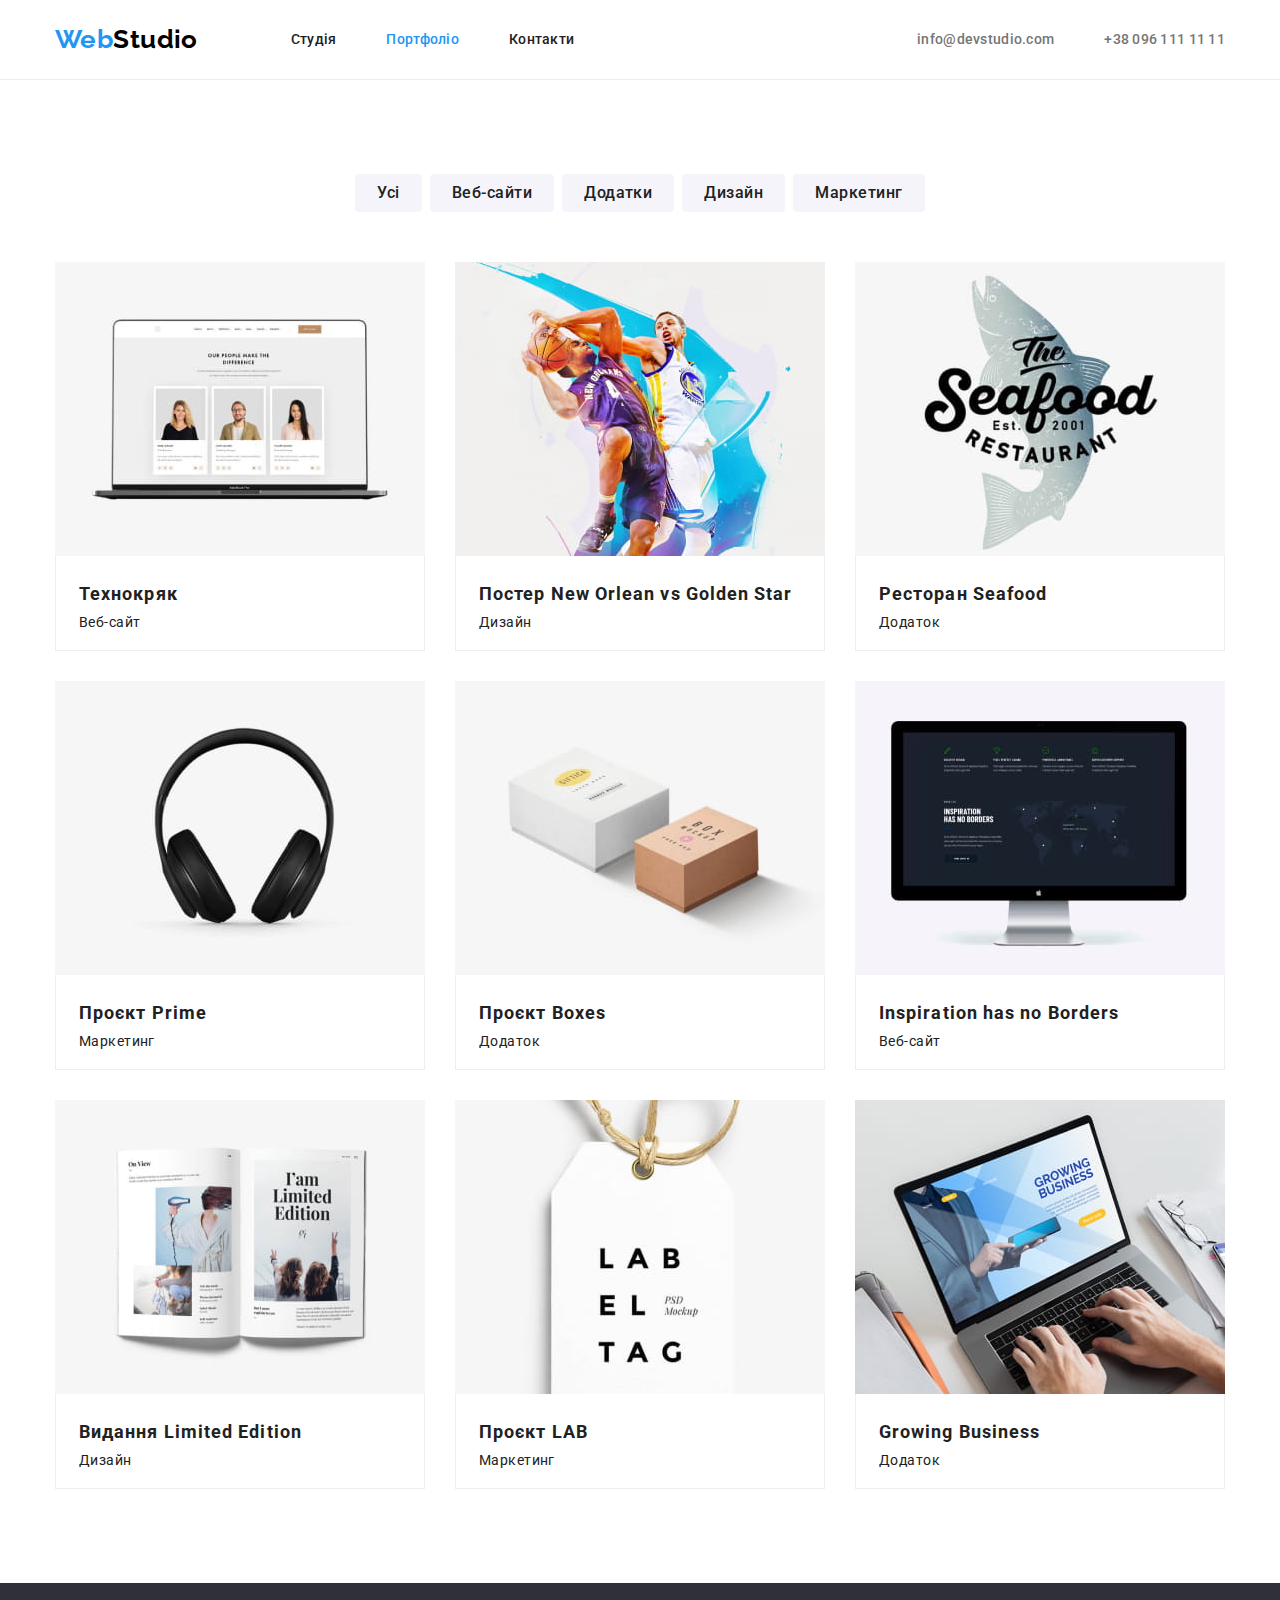
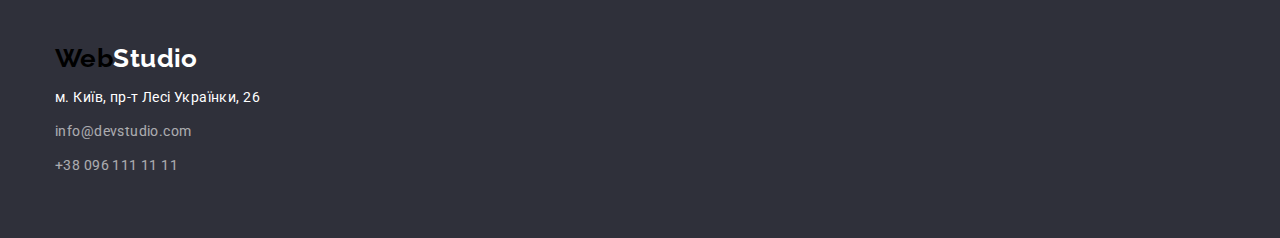
==== portfolio.html @ 53cfd83c "Format all elements" ====
<!DOCTYPE html>
<html lang="uk">
  <head>
    <meta charset="UTF-8" />
    <meta http-equiv="X-UA-Compatible" content="IE=edge" />
    <meta name="viewport" content="width=device-width, initial-scale=1.0" />
    <title>Портфоліо</title>
    <link
      rel="stylesheet"
      href="https://cdnjs.cloudflare.com/ajax/libs/modern-normalize/1.0.0/modern-normalize.min.css"
    />
    <link rel="stylesheet" href="./css/styles.css" />
    <link rel="preconnect" href="https://fonts.googleapis.com" />
    <link rel="preconnect" href="https://fonts.gstatic.com" crossorigin />
    <link
      href="https://fonts.googleapis.com/css2?family=Raleway:wght@700&family=Roboto:wght@400;500;700;900&display=swap"
      rel="stylesheet"
    />
  </head>
  <body>
    <header class="menu-list-border">
      <div class="menu-list-portfolio container">
      <a href="./index.html" class="logo-studio"
          ><span class="logo-web">Web</span>Studio</a
        >
      <nav class="menu-links">
        <ul class="link-nav-list">
          <li>
            <a href="./index.html" class="link-nav">Студія</a>
          </li>
          <li>
            <a href="./portfolio.html" class="link-nav-current">Портфоліо</a>
          </li>
          <li>
            <a href="#" class="link-nav">Контакти</a>
          </li>
        </ul>
      </nav>
      <ul class="site-nav">
          <li>
            <a href="mailto:info@devstudio.com" class="link-contact"
              >info@devstudio.com</a
            >
          </li>
          <li>
            <a href="tel:+380961111111" class="link-contact"
              >+38 096 111 11 11</a
            >
          </li>
      </ul>
    </div>
    </header>
    <main>
      <section class="section container">
        <section>
          <h1 class="portfolio-h1">Портфоліо</h1>
          <ul class="filter-list">
            <li>
              <button type="button" class="filter">Усі</button>
            </li>
            <li>
              <button type="button" class="filter">Веб-сайти</button>
            </li>
            <li>
              <button type="button" class="filter">Додатки</button>
            </li>
            <li>
              <button type="button" class="filter">Дизайн</button>
            </li>
            <li>
              <button type="button" class="filter">Маркетинг</button>
            </li>
          </ul>
        </section>
        <section class="section projects">
        <section class="project">
          <img
            src="./images/port_tehnocryak.jpg"
            width="370"
            height="294"
            alt="Веб-сайт Технокряк"
          />
          <div class="project-info">
          <h2>Технокряк</h2>
          <p>Веб-сайт</p>
        </div>
        </section>
        <section class="project">
          <img
            src="./images/port_new_orlean.jpg"
            width="370"
            height="294"
            alt="Постер New Orlean vs Golden Starк"
          />
          <div class="project-info">
          <h2>Постер New Orlean vs Golden Star</h2>
          <p>Дизайн</p>
          </div>
        </section>
        <section class="project">
          <img
            src="./images/port_seafood.jpg"
            width="370"
            height="294"
            alt="Ресторан Seafood"
          />
          <div class="project-info">
          <h2>Ресторан Seafood</h2>
          <p>Додаток</p>
          </div>
        </section>
        <section class="project">
          <img
            src="./images/port_prime.jpg"
            width="370"
            height="294"
            alt="Проєкт Prime"
          />
          <div class="project-info">
          <h2>Проєкт Prime</h2>
          <p>Маркетинг</p>
          </div>
        </section>
        <section class="project">
          <img
            src="./images/port_boxes.jpg"
            width="370"
            height="294"
            alt="Проєкт Boxes"
          />
          <div class="project-info">
          <h2>Проєкт Boxes</h2>
          <p>Додаток</p>
          </div>
        </section>
        <section class="project">
          <img
            src="./images/port_noborders.jpg"
            width="370"
            height="294"
            alt="Проєкт Inspiration has no Borders"
          />
          <div class="project-info">
          <h2>Inspiration has no Borders</h2>
          <p>Веб-сайт</p>
          </div>
        </section>
        <section class="project">
          <img
            src="./images/port_limited_ed.jpg"
            width="370"
            height="294"
            alt="Видання Limited Edition"
          />
          <div class="project-info">
          <h2>Видання Limited Edition</h2>
          <p>Дизайн</p>
          </div>
        </section>
        <section class="project">
          <img
            src="./images/port_lab.jpg"
            width="370"
            height="294"
            alt="Проєкт LAB"
          />
          <div class="project-info">
          <h2>Проєкт LAB</h2>
          <p>Маркетинг</p>
          </div>
        </section>
        <section class="project">
          <img
            src="./images/port_grow_business.jpg"
            width="370"
            height="294"
            alt="Додаток Growing Business"
          />
          <div class="project-info">
          <h2>Growing Business</h2>
          <p>Додаток</p>
          </div>
        </section>
        </section>
      </section>
    </main>
    <footer>
      <div class="container footer-info">
        <a href="./index.html" class="logo-studio logo-footer">Web<span style="color:white">Studio</span></a>
        <address>
          <p class="footer-item">м. Київ, пр-т Лесі Українки, 26</p>
          <ul>
            <li class="footer-item"><a href="mailto:info@devstudio.com" class="footer-contact">info@devstudio.com</a></li>
           <li><a href="tel:+380961111111" class="footer-contact">+38 096 111 11 11</a></li>
          </ul>
        </address>
      </div>
    </footer>
  </body>
</html>
---- css/styles.css ----
:root {
  --main-color: #fff;
  --blue-color: #2196f3;
  --main-text-color: #212121;
  --text-gray-color: #757575;
  --footer-background: #2f303a;
  --button-background: #f5f4fa;
  --logo-studio-color: #000000;
  --border-menu-navigation: #ececec;
  --border-project-card: #eeeeee;
}

body {
  background-color: var(--main-color);
  font-family: 'Roboto', sans-serif;
  color: var(--main-text-color);
  letter-spacing: 0.03em;
  font-size: 14px;
}

.section {
  padding-top: 94px;
  padding-bottom: 94px;
  display: block;
}

.container {
  width: 1200px;
  padding-left: 15px;
  padding-right: 15px;
  margin-left: auto;
  margin-right: auto;
}

ul {
  list-style-type: none;
  margin: 0;
  padding-top: 0;
  padding-bottom: 0;
  padding-inline-start: 0px;
}

li,
p,
h2 {
  margin: 0;
}

header {
  font-weight: 500;
}

.menu-list {
  display: flex;
  flex-direction: row;
  align-items: center;
  padding-top: 24.5px;
  padding-bottom: 24.5px;
}

.menu-list-portfolio {
  display: flex;
  flex-direction: row;
  align-items: center;
  padding-top: 24px;
  padding-bottom: 24px;
}

.menu-list-border {
  border-bottom: 1px solid var(--border-menu-navigation);
}

.link-nav-list {
  display: inline-flex;
  align-items: center;
  gap: 50px;
  padding: 0px;
  margin-left: 93px;
  justify-items: flex-end;
}

.site-nav {
  display: inline-flex;
  align-items: center;
  gap: 50px;
  padding: 0px;
  margin-left: auto;
}

.logo-studio {
  font-family: 'Raleway', sans-serif;
  font-weight: 700;
  font-size: 26px;
  line-height: 1.2;
  color: var(--logo-studio-color);
  text-decoration: none;
}

.logo-web {
  color: var(--blue-color);
}

.link-nav-current,
.link-nav,
.site-nav {
  line-height: 1.2;
  letter-spacing: 0.02em;
  text-decoration: none;
}

.link-contact {
  color: var(--text-gray-color);
  text-decoration: none;
}

.link-nav {
  color: var(--main-text-color);
}

.link-nav-current,
.link-nav:hover,
.link-nav:focus,
.link-contact:focus,
.link-contact:hover {
  color: var(--blue-color);
}

.link-nav:visited {
  color: var(--main-text-color);
}

.link-nav:visited:hover,
.link-nav:visited:focus {
  color: var(--blue-color);
}

.motto-order-section {
  background-color: var(--footer-background);
  text-align: center;
  padding-top: 200px;
  padding-bottom: 200px;
  padding-right: auto;
  padding-left: auto;
}

.main-h1 {
  font-weight: 900;
  font-size: 44px;
  line-height: 1.36;
  color: var(--main-color);
  text-transform: uppercase;
  letter-spacing: 0.06em;
  margin-top: 0px;
  margin-bottom: 30px;
}

.main-h2,
.portfolio-h1 {
  display: none;
}

.order-service {
  color: var(--main-color);
  font-weight: 700;
  font-size: 16px;
  letter-spacing: 0.06em;
  line-height: 1.875;
  background-color: var(--blue-color);
  border: none;
  border-radius: 4px;
  cursor: pointer;
  transition: 0.25s;
  display: inline;
  align-items: center;
  padding: 10px 32px;
}

.order-service:hover,
.order-service:focus {
  color: var(--blue-color);
  background-color: var(--main-color);
}

.feature-name {
  font-size: 14px;
  font-weight: 700;
  line-height: 1.2;
  text-transform: uppercase;
  margin: 0;
}

.features {
  display: flex;
  align-content: center;
  align-items: flex-start;
  justify-content: center;
  flex-direction: row;
}

.features-item:not(:last-child) {
  margin-right: 30px;
}

.features-info {
  font-size: 14px;
  color: var(--text-gray-color);
  line-height: 1.8;
  margin-bottom: 0;
  margin-top: 10px;
}

.main-section-name {
  text-align: center;
  font-weight: 700;
  font-size: 36px;
  line-height: 1.2;
  padding-bottom: 50px;
}

.what-we-do-section {
  display: flex;
  flex-direction: column;
  padding-top: 0;
}

.img-what-we-do {
  display: inline-flex;
  justify-content: space-between;
  column-gap: 10px;
}

.team-cards-list {
  display: flex;
  flex-direction: row;
  justify-content: space-between;
}

.team-card {
  display: block-flex;
  text-align: center;
  column-gap: 10px;
  background-color: var(--main-color);
  justify-content: center;
  align-items: center;
  box-shadow: 0px 1px 3px rgba(0, 0, 0, 0.12), 0px 1px 1px rgba(0, 0, 0, 0.14),
    0px 2px 1px rgba(0, 0, 0, 0.2);
  border-radius: 0px 0px 4px 4px;
}

.our-team {
  background-color: var(--button-background);
}

.team-info,
.team-card > h3 {
  font-size: 16px;
  line-height: 1.1875;
  align-self: flex-end;
}

.team-card > h3 {
  font-weight: 500;
  margin-top: 30px;
  margin-bottom: 5px;
}

.team-info {
  color: var(--text-gray-color);
  margin-top: 5px;
  margin-bottom: 30px;
}

.filter-list {
  display: flex;
  justify-content: center;
  gap: 8px;
}

.filter {
  cursor: pointer;
  background-color: var(--button-background);
  color: var(--main-text-color);
  font-weight: 500;
  font-size: 16px;
  line-height: 1.625;
  letter-spacing: 0.03em;
  border: 0px;
  border-radius: 4px;
  transition: 0.25s;
  font-family: 'Roboto', sans-serif;
  padding: 6px 22px;
}

.filter:hover,
.filter:focus {
  border: none;
  border-radius: 4px;
  background-color: var(--blue-color);
  color: var(--main-color);
}

.projects {
  padding-top: 50px;
  display: flex;
  flex-wrap: wrap;
  justify-content: space-between;
  gap: 30px;
  padding-bottom: 0px;
}

.project {
  display: flex;
  flex-direction: column;
}

.project-info {
  border-left: 1px solid var(--border-project-card);
  border-right: 1px solid var(--border-project-card);
  border-bottom: 1px solid var(--border-project-card);
  padding: 20px 23px;
}

.project-info > h2 {
  font-weight: 700;
  font-size: 18px;
  line-height: 2;
  letter-spacing: 0.06em;
  padding-bottom: 2px;
}

.project.info > p {
  font-size: 16px;
  color: var(--text-gray-color);
  line-height: 1.875;
  padding-top: 2px;
}

footer {
  background-color: var(--footer-background);
}

.logo-footer {
  width: fit-content;
  margin-bottom: 10px;
}

address {
  color: var(--main-color);
  font-style: normal;
  line-height: 1.8;
  margin-top: 10px;
}

.footer-item {
  margin-bottom: 9px;
}

.footer-info {
  padding-top: 60px;
  padding-bottom: 60px;
}

.footer-contact,
.footer-contact:visited {
  color: var(--main-color);
  opacity: 60%;
  text-decoration: none;
}

.logo-footer .footer-contact:hover,
.footer-contact:focus,
.logo-footer:visited {
  color: var(--blue-color);
  opacity: 100%;
}
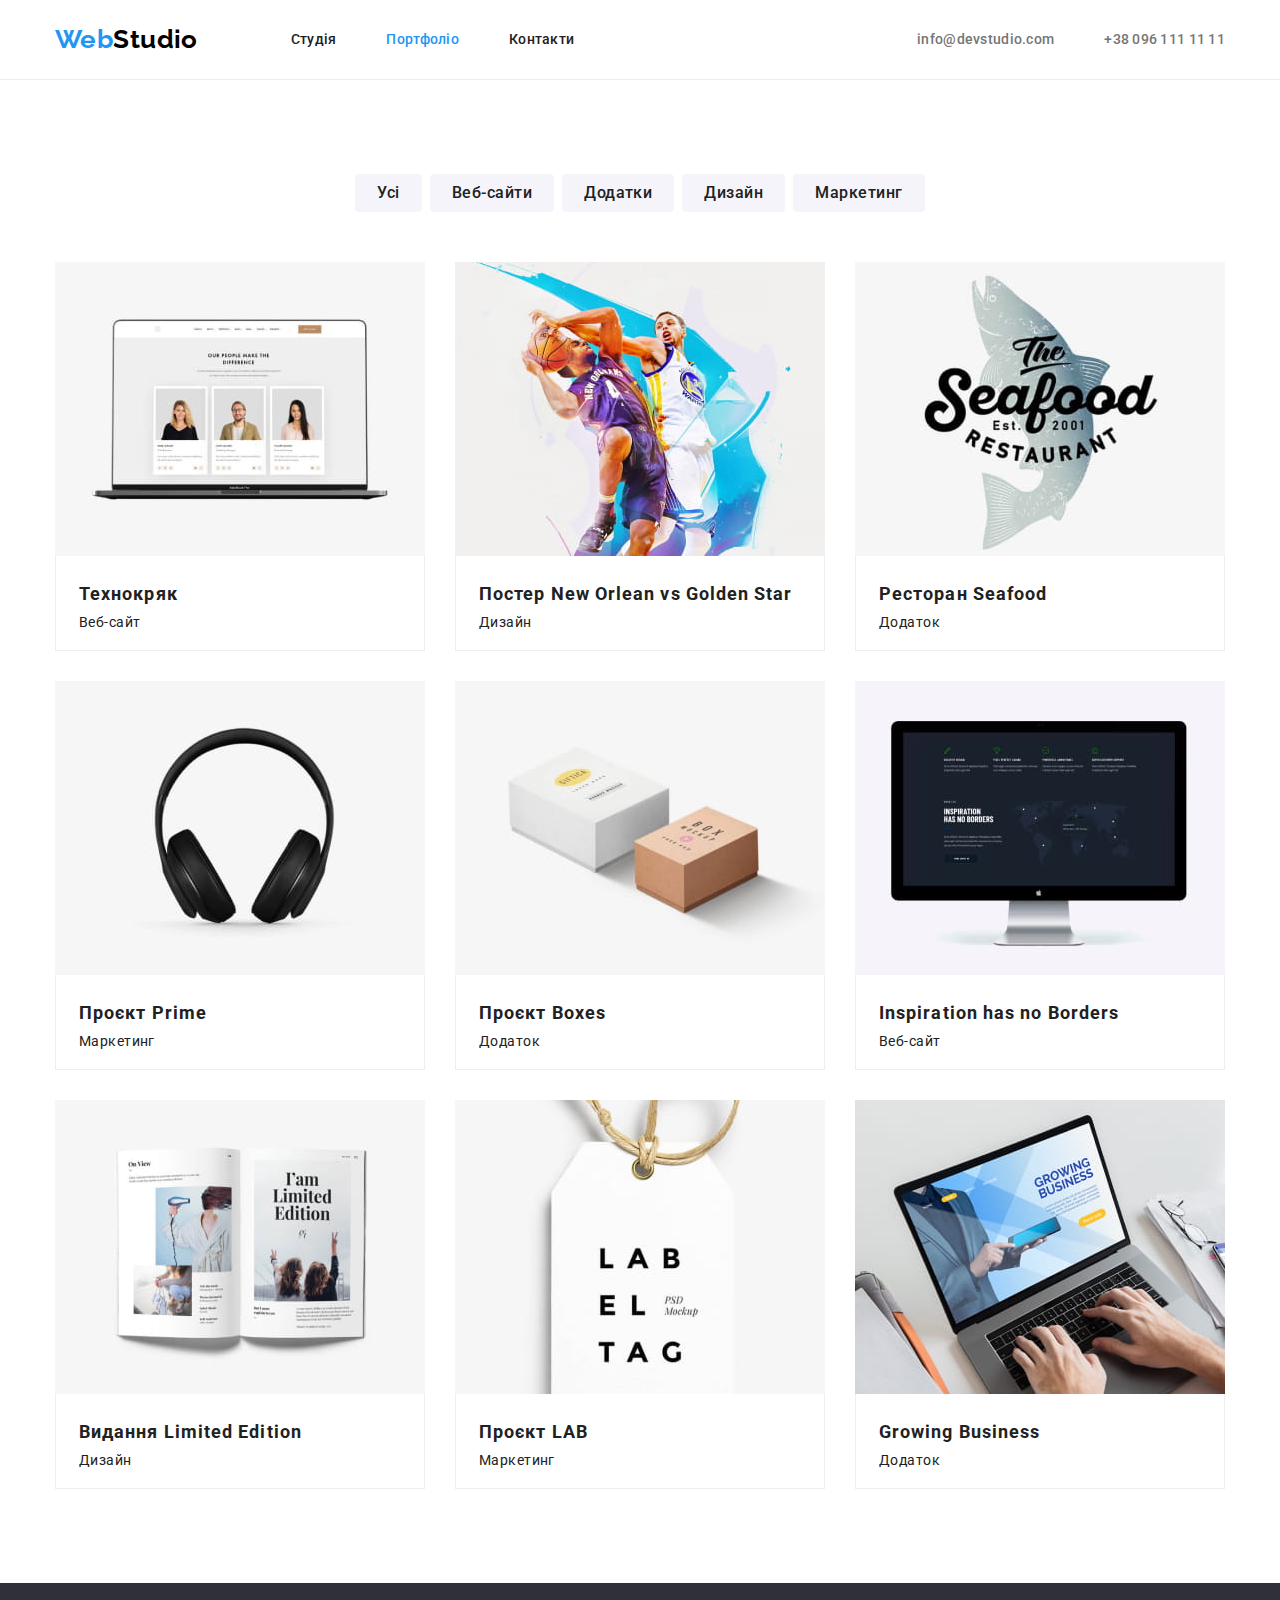
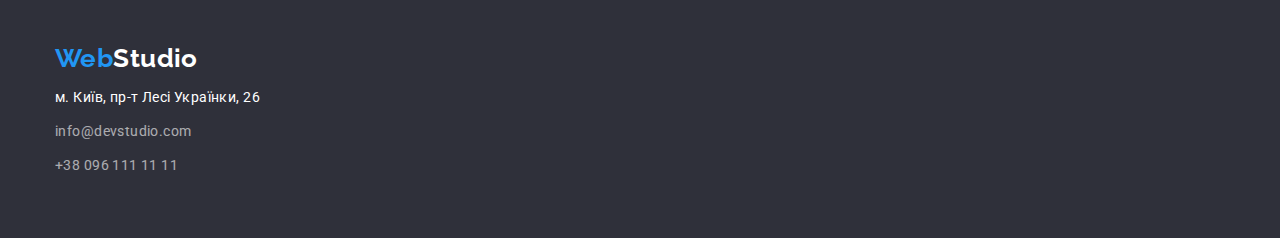
==== commit d240aeb4: "Change colour of logo-footer" ====
--- a/portfolio.html
+++ b/portfolio.html
@@ -20,23 +20,23 @@
   <body>
     <header class="menu-list-border">
       <div class="menu-list-portfolio container">
-      <a href="./index.html" class="logo-studio"
+        <a href="./index.html" class="logo-studio"
           ><span class="logo-web">Web</span>Studio</a
         >
-      <nav class="menu-links">
-        <ul class="link-nav-list">
-          <li>
-            <a href="./index.html" class="link-nav">Студія</a>
-          </li>
-          <li>
-            <a href="./portfolio.html" class="link-nav-current">Портфоліо</a>
-          </li>
-          <li>
-            <a href="#" class="link-nav">Контакти</a>
-          </li>
-        </ul>
-      </nav>
-      <ul class="site-nav">
+        <nav class="menu-links">
+          <ul class="link-nav-list">
+            <li>
+              <a href="./index.html" class="link-nav">Студія</a>
+            </li>
+            <li>
+              <a href="./portfolio.html" class="link-nav-current">Портфоліо</a>
+            </li>
+            <li>
+              <a href="#" class="link-nav">Контакти</a>
+            </li>
+          </ul>
+        </nav>
+        <ul class="site-nav">
           <li>
             <a href="mailto:info@devstudio.com" class="link-contact"
               >info@devstudio.com</a
@@ -47,8 +47,8 @@
               >+38 096 111 11 11</a
             >
           </li>
-      </ul>
-    </div>
+        </ul>
+      </div>
     </header>
     <main>
       <section class="section container">
@@ -73,125 +73,135 @@
           </ul>
         </section>
         <section class="section projects">
-        <section class="project">
-          <img
-            src="./images/port_tehnocryak.jpg"
-            width="370"
-            height="294"
-            alt="Веб-сайт Технокряк"
-          />
-          <div class="project-info">
-          <h2>Технокряк</h2>
-          <p>Веб-сайт</p>
-        </div>
-        </section>
-        <section class="project">
-          <img
-            src="./images/port_new_orlean.jpg"
-            width="370"
-            height="294"
-            alt="Постер New Orlean vs Golden Starк"
-          />
-          <div class="project-info">
-          <h2>Постер New Orlean vs Golden Star</h2>
-          <p>Дизайн</p>
-          </div>
-        </section>
-        <section class="project">
-          <img
-            src="./images/port_seafood.jpg"
-            width="370"
-            height="294"
-            alt="Ресторан Seafood"
-          />
-          <div class="project-info">
-          <h2>Ресторан Seafood</h2>
-          <p>Додаток</p>
-          </div>
-        </section>
-        <section class="project">
-          <img
-            src="./images/port_prime.jpg"
-            width="370"
-            height="294"
-            alt="Проєкт Prime"
-          />
-          <div class="project-info">
-          <h2>Проєкт Prime</h2>
-          <p>Маркетинг</p>
-          </div>
-        </section>
-        <section class="project">
-          <img
-            src="./images/port_boxes.jpg"
-            width="370"
-            height="294"
-            alt="Проєкт Boxes"
-          />
-          <div class="project-info">
-          <h2>Проєкт Boxes</h2>
-          <p>Додаток</p>
-          </div>
-        </section>
-        <section class="project">
-          <img
-            src="./images/port_noborders.jpg"
-            width="370"
-            height="294"
-            alt="Проєкт Inspiration has no Borders"
-          />
-          <div class="project-info">
-          <h2>Inspiration has no Borders</h2>
-          <p>Веб-сайт</p>
-          </div>
-        </section>
-        <section class="project">
-          <img
-            src="./images/port_limited_ed.jpg"
-            width="370"
-            height="294"
-            alt="Видання Limited Edition"
-          />
-          <div class="project-info">
-          <h2>Видання Limited Edition</h2>
-          <p>Дизайн</p>
-          </div>
-        </section>
-        <section class="project">
-          <img
-            src="./images/port_lab.jpg"
-            width="370"
-            height="294"
-            alt="Проєкт LAB"
-          />
-          <div class="project-info">
-          <h2>Проєкт LAB</h2>
-          <p>Маркетинг</p>
-          </div>
-        </section>
-        <section class="project">
-          <img
-            src="./images/port_grow_business.jpg"
-            width="370"
-            height="294"
-            alt="Додаток Growing Business"
-          />
-          <div class="project-info">
-          <h2>Growing Business</h2>
-          <p>Додаток</p>
-          </div>
-        </section>
+          <section class="project">
+            <img
+              src="./images/port_tehnocryak.jpg"
+              width="370"
+              height="294"
+              alt="Веб-сайт Технокряк"
+            />
+            <div class="project-info">
+              <h2>Технокряк</h2>
+              <p>Веб-сайт</p>
+            </div>
+          </section>
+          <section class="project">
+            <img
+              src="./images/port_new_orlean.jpg"
+              width="370"
+              height="294"
+              alt="Постер New Orlean vs Golden Starк"
+            />
+            <div class="project-info">
+              <h2>Постер New Orlean vs Golden Star</h2>
+              <p>Дизайн</p>
+            </div>
+          </section>
+          <section class="project">
+            <img
+              src="./images/port_seafood.jpg"
+              width="370"
+              height="294"
+              alt="Ресторан Seafood"
+            />
+            <div class="project-info">
+              <h2>Ресторан Seafood</h2>
+              <p>Додаток</p>
+            </div>
+          </section>
+          <section class="project">
+            <img
+              src="./images/port_prime.jpg"
+              width="370"
+              height="294"
+              alt="Проєкт Prime"
+            />
+            <div class="project-info">
+              <h2>Проєкт Prime</h2>
+              <p>Маркетинг</p>
+            </div>
+          </section>
+          <section class="project">
+            <img
+              src="./images/port_boxes.jpg"
+              width="370"
+              height="294"
+              alt="Проєкт Boxes"
+            />
+            <div class="project-info">
+              <h2>Проєкт Boxes</h2>
+              <p>Додаток</p>
+            </div>
+          </section>
+          <section class="project">
+            <img
+              src="./images/port_noborders.jpg"
+              width="370"
+              height="294"
+              alt="Проєкт Inspiration has no Borders"
+            />
+            <div class="project-info">
+              <h2>Inspiration has no Borders</h2>
+              <p>Веб-сайт</p>
+            </div>
+          </section>
+          <section class="project">
+            <img
+              src="./images/port_limited_ed.jpg"
+              width="370"
+              height="294"
+              alt="Видання Limited Edition"
+            />
+            <div class="project-info">
+              <h2>Видання Limited Edition</h2>
+              <p>Дизайн</p>
+            </div>
+          </section>
+          <section class="project">
+            <img
+              src="./images/port_lab.jpg"
+              width="370"
+              height="294"
+              alt="Проєкт LAB"
+            />
+            <div class="project-info">
+              <h2>Проєкт LAB</h2>
+              <p>Маркетинг</p>
+            </div>
+          </section>
+          <section class="project">
+            <img
+              src="./images/port_grow_business.jpg"
+              width="370"
+              height="294"
+              alt="Додаток Growing Business"
+            />
+            <div class="project-info">
+              <h2>Growing Business</h2>
+              <p>Додаток</p>
+            </div>
+          </section>
         </section>
       </section>
     </main>
     <footer>
       <div class="container footer-info">
-        <a href="./index.html" class="logo-studio logo-footer">Web<span style="color:white">Studio</span></a>
+        <a href="./index.html" class="logo-studio logo-footer"
+          >Web<span style="color: white">Studio</span></a
+        >
         <address>
           <p class="footer-item">м. Київ, пр-т Лесі Українки, 26</p>
           <ul>
-            <li class="footer-item"><a href="mailto:info@devstudio.com" class="footer-contact">info@devstudio.com</a></li>
-           <li><a href="tel:+380961111111" class="footer-contact">+38 096 111 11 11</a></li>
+            <li class="footer-item">
+              <a href="mailto:info@devstudio.com" class="footer-contact"
+                >info@devstudio.com</a
+              >
+            </li>
+            <li>
+              <a href="tel:+380961111111" class="footer-contact"
+                >+38 096 111 11 11</a
+              >
+            </li>
           </ul>
         </address>
       </div>
--- a/css/styles.css
+++ b/css/styles.css
@@ -367,7 +367,8 @@
   text-decoration: none;
 }
 
-.logo-footer .footer-contact:hover,
+.logo-footer,
+.footer-contact:hover,
 .footer-contact:focus,
 .logo-footer:visited {
   color: var(--blue-color);
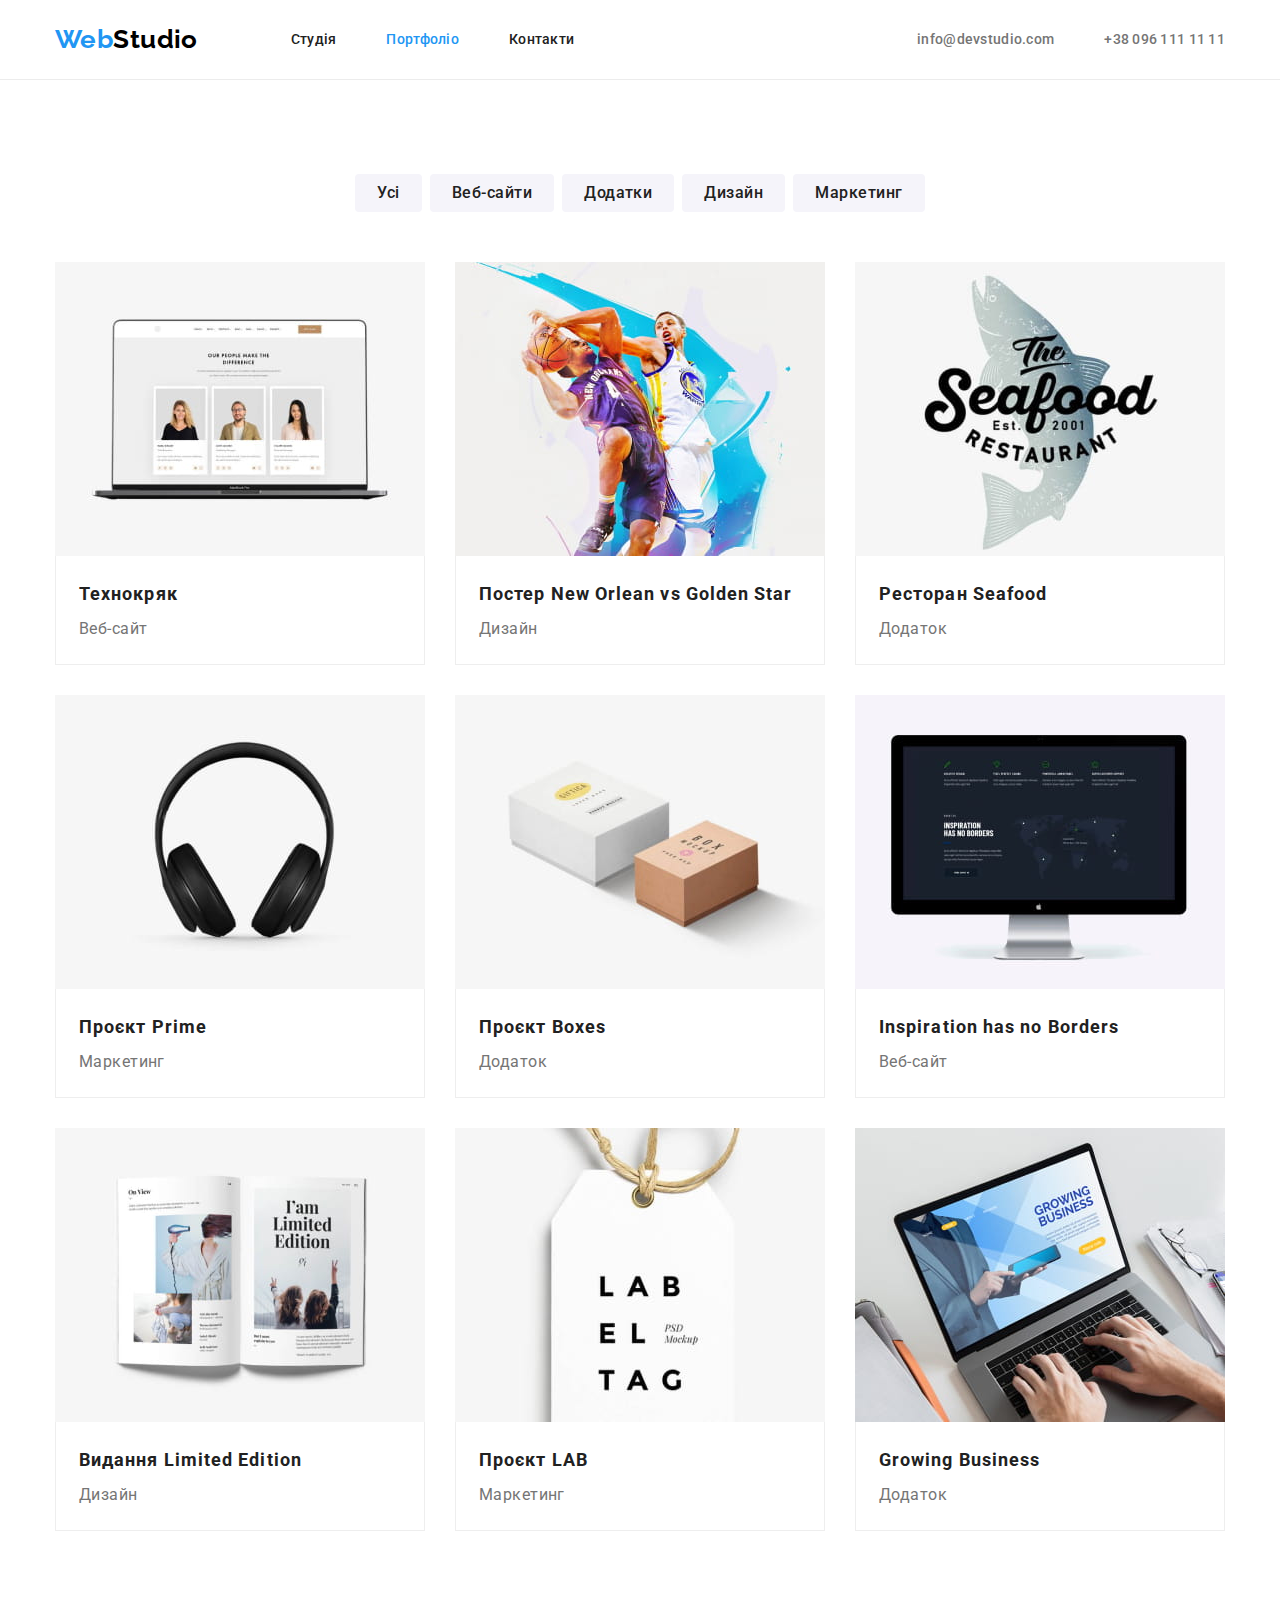
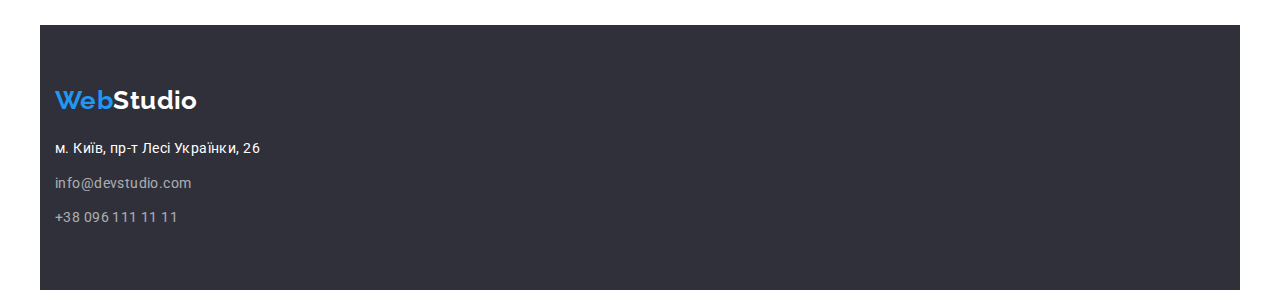
==== commit 8fa54a10: "Edit with mentor's comments" ====
--- a/portfolio.html
+++ b/portfolio.html
@@ -19,7 +19,7 @@
   </head>
   <body>
     <header class="menu-list-border">
-      <div class="menu-list-portfolio container">
+      <div class="container menu-list-portfolio">
         <a href="./index.html" class="logo-studio"
           ><span class="logo-web">Web</span>Studio</a
         >
@@ -51,29 +51,27 @@
       </div>
     </header>
     <main>
-      <section class="section container">
-        <section>
-          <h1 class="portfolio-h1">Портфоліо</h1>
-          <ul class="filter-list">
-            <li>
-              <button type="button" class="filter">Усі</button>
-            </li>
-            <li>
-              <button type="button" class="filter">Веб-сайти</button>
-            </li>
-            <li>
-              <button type="button" class="filter">Додатки</button>
-            </li>
-            <li>
-              <button type="button" class="filter">Дизайн</button>
-            </li>
-            <li>
-              <button type="button" class="filter">Маркетинг</button>
-            </li>
-          </ul>
-        </section>
-        <section class="section projects">
-          <section class="project">
+      <div class="container">
+        <h1 class="portfolio-h1">Портфоліо</h1>
+        <ul class="section filter-list">
+          <li>
+            <button type="button" class="filter">Усі</button>
+          </li>
+          <li>
+            <button type="button" class="filter">Веб-сайти</button>
+          </li>
+          <li>
+            <button type="button" class="filter">Додатки</button>
+          </li>
+          <li>
+            <button type="button" class="filter">Дизайн</button>
+          </li>
+          <li>
+            <button type="button" class="filter">Маркетинг</button>
+          </li>
+        </ul>
+        <ul class="section projects">
+          <li class="project">
             <img
               src="./images/port_tehnocryak.jpg"
               width="370"
@@ -81,11 +79,11 @@
               alt="Веб-сайт Технокряк"
             />
             <div class="project-info">
-              <h2>Технокряк</h2>
-              <p>Веб-сайт</p>
-            </div>
-          </section>
-          <section class="project">
+              <h2 class="project-name">Технокряк</h2>
+              <p class="project-type">Веб-сайт</p>
+            </div>
+          </li>
+          <li class="project">
             <img
               src="./images/port_new_orlean.jpg"
               width="370"
@@ -93,11 +91,13 @@
               alt="Постер New Orlean vs Golden Starк"
             />
             <div class="project-info">
-              <h2>Постер New Orlean vs Golden Star</h2>
-              <p>Дизайн</p>
-            </div>
-          </section>
-          <section class="project">
+              <h2 class="project-name" class="project-name">
+                Постер New Orlean vs Golden Star
+              </h2>
+              <p class="project-type">Дизайн</p>
+            </div>
+          </li>
+          <li class="project">
             <img
               src="./images/port_seafood.jpg"
               width="370"
@@ -105,11 +105,11 @@
               alt="Ресторан Seafood"
             />
             <div class="project-info">
-              <h2>Ресторан Seafood</h2>
-              <p>Додаток</p>
-            </div>
-          </section>
-          <section class="project">
+              <h2 class="project-name">Ресторан Seafood</h2>
+              <p class="project-type">Додаток</p>
+            </div>
+          </li>
+          <li class="project">
             <img
               src="./images/port_prime.jpg"
               width="370"
@@ -117,11 +117,11 @@
               alt="Проєкт Prime"
             />
             <div class="project-info">
-              <h2>Проєкт Prime</h2>
-              <p>Маркетинг</p>
-            </div>
-          </section>
-          <section class="project">
+              <h2 class="project-name">Проєкт Prime</h2>
+              <p class="project-type">Маркетинг</p>
+            </div>
+          </li>
+          <li class="project">
             <img
               src="./images/port_boxes.jpg"
               width="370"
@@ -129,11 +129,11 @@
               alt="Проєкт Boxes"
             />
             <div class="project-info">
-              <h2>Проєкт Boxes</h2>
-              <p>Додаток</p>
-            </div>
-          </section>
-          <section class="project">
+              <h2 class="project-name">Проєкт Boxes</h2>
+              <p class="project-type">Додаток</p>
+            </div>
+          </li>
+          <li class="project">
             <img
               src="./images/port_noborders.jpg"
               width="370"
@@ -141,11 +141,11 @@
               alt="Проєкт Inspiration has no Borders"
             />
             <div class="project-info">
-              <h2>Inspiration has no Borders</h2>
-              <p>Веб-сайт</p>
-            </div>
-          </section>
-          <section class="project">
+              <h2 class="project-name">Inspiration has no Borders</h2>
+              <p class="project-type">Веб-сайт</p>
+            </div>
+          </li>
+          <li class="project">
             <img
               src="./images/port_limited_ed.jpg"
               width="370"
@@ -153,11 +153,11 @@
               alt="Видання Limited Edition"
             />
             <div class="project-info">
-              <h2>Видання Limited Edition</h2>
-              <p>Дизайн</p>
-            </div>
-          </section>
-          <section class="project">
+              <h2 class="project-name">Видання Limited Edition</h2>
+              <p class="project-type">Дизайн</p>
+            </div>
+          </li>
+          <li class="project">
             <img
               src="./images/port_lab.jpg"
               width="370"
@@ -165,11 +165,11 @@
               alt="Проєкт LAB"
             />
             <div class="project-info">
-              <h2>Проєкт LAB</h2>
-              <p>Маркетинг</p>
-            </div>
-          </section>
-          <section class="project">
+              <h2 class="project-name">Проєкт LAB</h2>
+              <p class="project-type">Маркетинг</p>
+            </div>
+          </li>
+          <li class="project">
             <img
               src="./images/port_grow_business.jpg"
               width="370"
@@ -177,34 +177,32 @@
               alt="Додаток Growing Business"
             />
             <div class="project-info">
-              <h2>Growing Business</h2>
-              <p>Додаток</p>
-            </div>
-          </section>
-        </section>
-      </section>
+              <h2 class="project-name">Growing Business</h2>
+              <p class="project-type">Додаток</p>
+            </div>
+          </li>
+        </ul>
+      </div>
     </main>
-    <footer>
-      <div class="container footer-info">
-        <a href="./index.html" class="logo-studio logo-footer"
-          >Web<span style="color: white">Studio</span></a
-        >
-        <address>
-          <p class="footer-item">м. Київ, пр-т Лесі Українки, 26</p>
-          <ul>
-            <li class="footer-item">
-              <a href="mailto:info@devstudio.com" class="footer-contact"
-                >info@devstudio.com</a
-              >
-            </li>
-            <li>
-              <a href="tel:+380961111111" class="footer-contact"
-                >+38 096 111 11 11</a
-              >
-            </li>
-          </ul>
-        </address>
-      </div>
+    <footer class="container">
+      <a href="./index.html" class="logo-studio logo-footer"
+        >Web<span style="color: white">Studio</span></a
+      >
+      <address>
+        <p class="footer-item">м. Київ, пр-т Лесі Українки, 26</p>
+        <ul>
+          <li class="footer-item">
+            <a href="mailto:info@devstudio.com" class="footer-contact"
+              >info@devstudio.com</a
+            >
+          </li>
+          <li>
+            <a href="tel:+380961111111" class="footer-contact"
+              >+38 096 111 11 11</a
+            >
+          </li>
+        </ul>
+      </address>
     </footer>
   </body>
 </html>
--- a/css/styles.css
+++ b/css/styles.css
@@ -42,8 +42,15 @@
 
 li,
 p,
-h2 {
+h2,
+h3 {
   margin: 0;
+}
+
+img {
+  display: block;
+  max-width: 100%;
+  height: auto;
 }
 
 header {
@@ -156,7 +163,16 @@
 
 .main-h2,
 .portfolio-h1 {
-  display: none;
+  position: absolute;
+  width: 1px;
+  height: 1px;
+  margin: -1px;
+  border: 0;
+  padding: 0;
+  white-space: nowrap;
+  clip-path: inset(100%);
+  clip: rect(0 0 0 0);
+  overflow: hidden;
 }
 
 .order-service {
@@ -214,7 +230,7 @@
   font-weight: 700;
   font-size: 36px;
   line-height: 1.2;
-  padding-bottom: 50px;
+  margin-bottom: 50px;
 }
 
 .what-we-do-section {
@@ -252,28 +268,32 @@
 }
 
 .team-info,
-.team-card > h3 {
+.team-name {
   font-size: 16px;
   line-height: 1.1875;
   align-self: flex-end;
 }
 
-.team-card > h3 {
+.team-card-info {
+  padding-top: 30px;
+  padding-bottom: 30px;
+}
+
+.team-name {
   font-weight: 500;
-  margin-top: 30px;
   margin-bottom: 5px;
 }
 
 .team-info {
   color: var(--text-gray-color);
   margin-top: 5px;
-  margin-bottom: 30px;
 }
 
 .filter-list {
   display: flex;
   justify-content: center;
   gap: 8px;
+  padding-bottom: 0;
 }
 
 .filter {
@@ -300,12 +320,12 @@
 }
 
 .projects {
-  padding-top: 50px;
+  margin-top: 50px;
   display: flex;
   flex-wrap: wrap;
   justify-content: space-between;
   gap: 30px;
-  padding-bottom: 0px;
+  padding-top: 0;
 }
 
 .project {
@@ -320,23 +340,25 @@
   padding: 20px 23px;
 }
 
-.project-info > h2 {
+.project-name {
   font-weight: 700;
   font-size: 18px;
   line-height: 2;
   letter-spacing: 0.06em;
-  padding-bottom: 2px;
-}
-
-.project.info > p {
+  margin-bottom: 2px;
+}
+
+.project-type {
   font-size: 16px;
   color: var(--text-gray-color);
   line-height: 1.875;
-  padding-top: 2px;
+  margin-top: 2px;
 }
 
 footer {
   background-color: var(--footer-background);
+  padding-top: 60px;
+  padding-bottom: 60px;
 }
 
 .logo-footer {
@@ -348,16 +370,11 @@
   color: var(--main-color);
   font-style: normal;
   line-height: 1.8;
-  margin-top: 10px;
+  margin-top: 20px;
 }
 
 .footer-item {
   margin-bottom: 9px;
-}
-
-.footer-info {
-  padding-top: 60px;
-  padding-bottom: 60px;
 }
 
 .footer-contact,
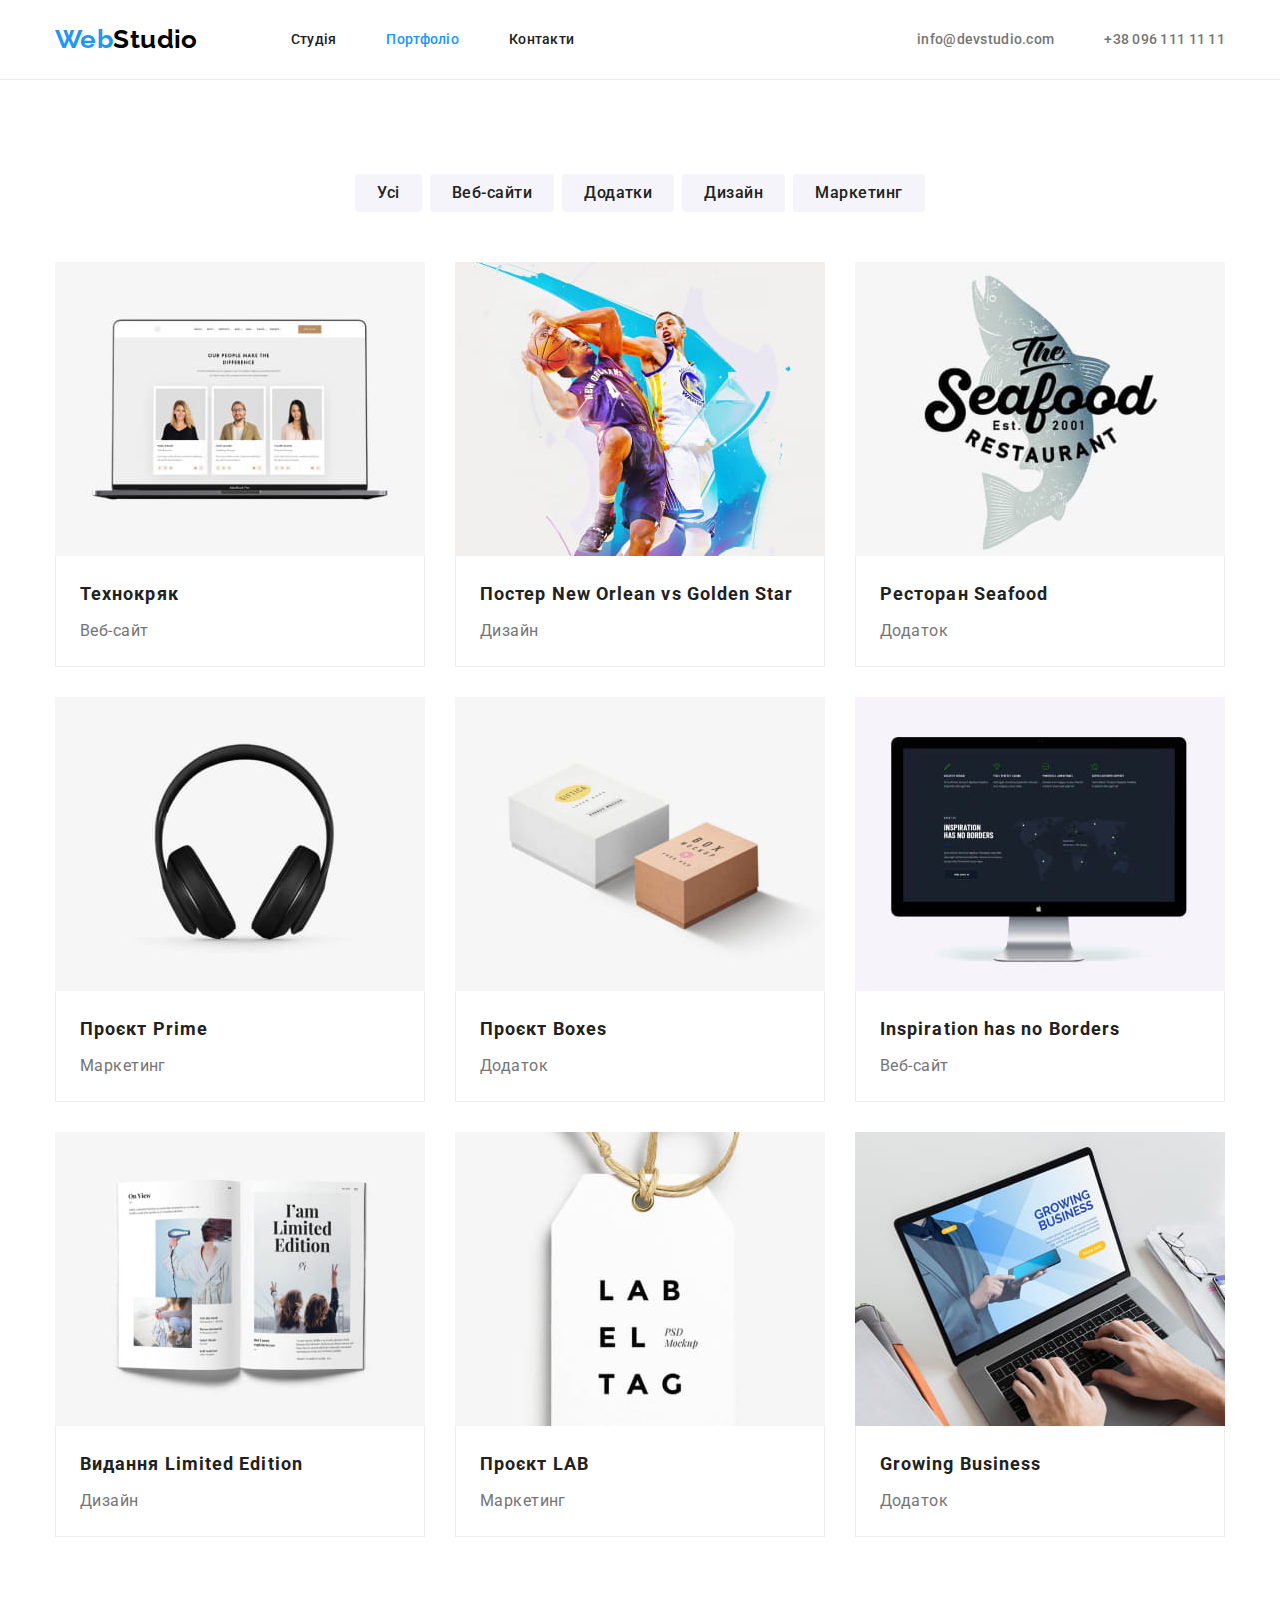
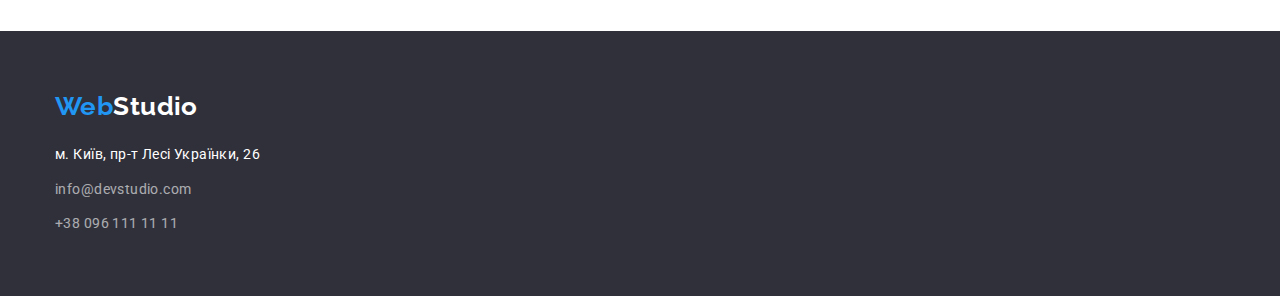
==== commit dd0251c5: "Implement mentor's comments v.1.2" ====
--- a/portfolio.html
+++ b/portfolio.html
@@ -20,30 +20,32 @@
   <body>
     <header class="menu-list-border">
       <div class="container menu-list-portfolio">
-        <a href="./index.html" class="logo-studio"
-          ><span class="logo-web">Web</span>Studio</a
+        <a href="./index.html" class="link logo-studio"
+          ><span class="link logo-web">Web</span>Studio</a
         >
         <nav class="menu-links">
-          <ul class="link-nav-list">
-            <li>
-              <a href="./index.html" class="link-nav">Студія</a>
-            </li>
-            <li>
-              <a href="./portfolio.html" class="link-nav-current">Портфоліо</a>
-            </li>
-            <li>
-              <a href="#" class="link-nav">Контакти</a>
+          <ul class="list link-nav-list">
+            <li>
+              <a href="./index.html" class="link link-nav">Студія</a>
+            </li>
+            <li>
+              <a href="./portfolio.html" class="link link-nav-current"
+                >Портфоліо</a
+              >
+            </li>
+            <li>
+              <a href="#" class="link link-nav">Контакти</a>
             </li>
           </ul>
         </nav>
-        <ul class="site-nav">
+        <ul class="list site-nav">
           <li>
-            <a href="mailto:info@devstudio.com" class="link-contact"
+            <a href="mailto:info@devstudio.com" class="link link-contact"
               >info@devstudio.com</a
             >
           </li>
           <li>
-            <a href="tel:+380961111111" class="link-contact"
+            <a href="tel:+380961111111" class="link link-contact"
               >+38 096 111 11 11</a
             >
           </li>
@@ -51,158 +53,168 @@
       </div>
     </header>
     <main>
+      <section class="section">
+        <div class="container">
+          <h1 class="portfolio-h1">Портфоліо</h1>
+          <ul class="list filter-list">
+            <li>
+              <button type="button" class="filter">Усі</button>
+            </li>
+            <li>
+              <button type="button" class="filter">Веб-сайти</button>
+            </li>
+            <li>
+              <button type="button" class="filter">Додатки</button>
+            </li>
+            <li>
+              <button type="button" class="filter">Дизайн</button>
+            </li>
+            <li>
+              <button type="button" class="filter">Маркетинг</button>
+            </li>
+          </ul>
+          <ul class="list projects">
+            <li>
+              <img
+                src="./images/port_tehnocryak.jpg"
+                width="370"
+                height="294"
+                alt="Веб-сайт Технокряк"
+              />
+              <div class="project-info">
+                <h2 class="project-name">Технокряк</h2>
+                <p class="project-type">Веб-сайт</p>
+              </div>
+            </li>
+            <li>
+              <img
+                src="./images/port_new_orlean.jpg"
+                width="370"
+                height="294"
+                alt="Постер New Orlean vs Golden Starк"
+              />
+              <div class="project-info">
+                <h2 class="project-name" class="project-name">
+                  Постер New Orlean vs Golden Star
+                </h2>
+                <p class="project-type">Дизайн</p>
+              </div>
+            </li>
+            <li>
+              <img
+                src="./images/port_seafood.jpg"
+                width="370"
+                height="294"
+                alt="Ресторан Seafood"
+              />
+              <div class="project-info">
+                <h2 class="project-name">Ресторан Seafood</h2>
+                <p class="project-type">Додаток</p>
+              </div>
+            </li>
+            <li>
+              <img
+                src="./images/port_prime.jpg"
+                width="370"
+                height="294"
+                alt="Проєкт Prime"
+              />
+              <div class="project-info">
+                <h2 class="project-name">Проєкт Prime</h2>
+                <p class="project-type">Маркетинг</p>
+              </div>
+            </li>
+            <li>
+              <img
+                src="./images/port_boxes.jpg"
+                width="370"
+                height="294"
+                alt="Проєкт Boxes"
+              />
+              <div class="project-info">
+                <h2 class="project-name">Проєкт Boxes</h2>
+                <p class="project-type">Додаток</p>
+              </div>
+            </li>
+            <li>
+              <img
+                src="./images/port_noborders.jpg"
+                width="370"
+                height="294"
+                alt="Проєкт Inspiration has no Borders"
+              />
+              <div class="project-info">
+                <h2 class="project-name">Inspiration has no Borders</h2>
+                <p class="project-type">Веб-сайт</p>
+              </div>
+            </li>
+            <li>
+              <img
+                src="./images/port_limited_ed.jpg"
+                width="370"
+                height="294"
+                alt="Видання Limited Edition"
+              />
+              <div class="project-info">
+                <h2 class="project-name">Видання Limited Edition</h2>
+                <p class="project-type">Дизайн</p>
+              </div>
+            </li>
+            <li>
+              <img
+                src="./images/port_lab.jpg"
+                width="370"
+                height="294"
+                alt="Проєкт LAB"
+              />
+              <div class="project-info">
+                <h2 class="project-name">Проєкт LAB</h2>
+                <p class="project-type">Маркетинг</p>
+              </div>
+            </li>
+            <li>
+              <img
+                src="./images/port_grow_business.jpg"
+                width="370"
+                height="294"
+                alt="Додаток Growing Business"
+              />
+              <div class="project-info">
+                <h2 class="project-name">Growing Business</h2>
+                <p class="project-type">Додаток</p>
+              </div>
+            </li>
+          </ul>
+        </div>
+      </section>
+    </main>
+    <footer>
       <div class="container">
-        <h1 class="portfolio-h1">Портфоліо</h1>
-        <ul class="section filter-list">
-          <li>
-            <button type="button" class="filter">Усі</button>
-          </li>
-          <li>
-            <button type="button" class="filter">Веб-сайти</button>
-          </li>
-          <li>
-            <button type="button" class="filter">Додатки</button>
-          </li>
-          <li>
-            <button type="button" class="filter">Дизайн</button>
-          </li>
-          <li>
-            <button type="button" class="filter">Маркетинг</button>
-          </li>
-        </ul>
-        <ul class="section projects">
-          <li class="project">
-            <img
-              src="./images/port_tehnocryak.jpg"
-              width="370"
-              height="294"
-              alt="Веб-сайт Технокряк"
-            />
-            <div class="project-info">
-              <h2 class="project-name">Технокряк</h2>
-              <p class="project-type">Веб-сайт</p>
-            </div>
-          </li>
-          <li class="project">
-            <img
-              src="./images/port_new_orlean.jpg"
-              width="370"
-              height="294"
-              alt="Постер New Orlean vs Golden Starк"
-            />
-            <div class="project-info">
-              <h2 class="project-name" class="project-name">
-                Постер New Orlean vs Golden Star
-              </h2>
-              <p class="project-type">Дизайн</p>
-            </div>
-          </li>
-          <li class="project">
-            <img
-              src="./images/port_seafood.jpg"
-              width="370"
-              height="294"
-              alt="Ресторан Seafood"
-            />
-            <div class="project-info">
-              <h2 class="project-name">Ресторан Seafood</h2>
-              <p class="project-type">Додаток</p>
-            </div>
-          </li>
-          <li class="project">
-            <img
-              src="./images/port_prime.jpg"
-              width="370"
-              height="294"
-              alt="Проєкт Prime"
-            />
-            <div class="project-info">
-              <h2 class="project-name">Проєкт Prime</h2>
-              <p class="project-type">Маркетинг</p>
-            </div>
-          </li>
-          <li class="project">
-            <img
-              src="./images/port_boxes.jpg"
-              width="370"
-              height="294"
-              alt="Проєкт Boxes"
-            />
-            <div class="project-info">
-              <h2 class="project-name">Проєкт Boxes</h2>
-              <p class="project-type">Додаток</p>
-            </div>
-          </li>
-          <li class="project">
-            <img
-              src="./images/port_noborders.jpg"
-              width="370"
-              height="294"
-              alt="Проєкт Inspiration has no Borders"
-            />
-            <div class="project-info">
-              <h2 class="project-name">Inspiration has no Borders</h2>
-              <p class="project-type">Веб-сайт</p>
-            </div>
-          </li>
-          <li class="project">
-            <img
-              src="./images/port_limited_ed.jpg"
-              width="370"
-              height="294"
-              alt="Видання Limited Edition"
-            />
-            <div class="project-info">
-              <h2 class="project-name">Видання Limited Edition</h2>
-              <p class="project-type">Дизайн</p>
-            </div>
-          </li>
-          <li class="project">
-            <img
-              src="./images/port_lab.jpg"
-              width="370"
-              height="294"
-              alt="Проєкт LAB"
-            />
-            <div class="project-info">
-              <h2 class="project-name">Проєкт LAB</h2>
-              <p class="project-type">Маркетинг</p>
-            </div>
-          </li>
-          <li class="project">
-            <img
-              src="./images/port_grow_business.jpg"
-              width="370"
-              height="294"
-              alt="Додаток Growing Business"
-            />
-            <div class="project-info">
-              <h2 class="project-name">Growing Business</h2>
-              <p class="project-type">Додаток</p>
-            </div>
-          </li>
-        </ul>
+        <a href="./index.html" class="link logo-studio logo-footer"
+          >Web<span style="color: white">Studio</span></a
+        >
+        <address>
+          <ul class="list">
+            <li class="footer-item">
+              <a
+                href="https://goo.gl/maps/tvAfN8rbNp5ujhR58"
+                class="link address-link"
+                >м. Київ, пр-т Лесі Українки, 26</a
+              >
+            </li>
+            <li class="footer-item">
+              <a href="mailto:info@devstudio.com" class="link footer-contact"
+                >info@devstudio.com</a
+              >
+            </li>
+            <li>
+              <a href="tel:+380961111111" class="link footer-contact"
+                >+38 096 111 11 11</a
+              >
+            </li>
+          </ul>
+        </address>
       </div>
-    </main>
-    <footer class="container">
-      <a href="./index.html" class="logo-studio logo-footer"
-        >Web<span style="color: white">Studio</span></a
-      >
-      <address>
-        <p class="footer-item">м. Київ, пр-т Лесі Українки, 26</p>
-        <ul>
-          <li class="footer-item">
-            <a href="mailto:info@devstudio.com" class="footer-contact"
-              >info@devstudio.com</a
-            >
-          </li>
-          <li>
-            <a href="tel:+380961111111" class="footer-contact"
-              >+38 096 111 11 11</a
-            >
-          </li>
-        </ul>
-      </address>
     </footer>
   </body>
 </html>
--- a/css/styles.css
+++ b/css/styles.css
@@ -18,32 +18,27 @@
   font-size: 14px;
 }
 
-.section {
-  padding-top: 94px;
-  padding-bottom: 94px;
-  display: block;
-}
-
-.container {
-  width: 1200px;
-  padding-left: 15px;
-  padding-right: 15px;
-  margin-left: auto;
-  margin-right: auto;
-}
-
-ul {
-  list-style-type: none;
+.list {
+  list-style: none;
   margin: 0;
   padding-top: 0;
   padding-bottom: 0;
   padding-inline-start: 0px;
-}
-
+  padding-left: 0;
+}
+
+.link {
+  text-decoration: none;
+}
+
+h1,
 li,
 p,
 h2,
-h3 {
+h3,
+h4,
+h5,
+h6 {
   margin: 0;
 }
 
@@ -53,6 +48,21 @@
   height: auto;
 }
 
+address {
+  font-style: normal;
+}
+
+.container {
+  width: 1200px;
+  padding: 0 15px;
+  margin: 0 auto;
+}
+
+.section {
+  padding-top: 94px;
+  padding-bottom: 94px;
+}
+
 header {
   font-weight: 500;
 }
@@ -75,6 +85,10 @@
 
 .menu-list-border {
   border-bottom: 1px solid var(--border-menu-navigation);
+}
+
+.nav-list {
+  margin-left: 93px;
 }
 
 .link-nav-list {
@@ -90,7 +104,6 @@
   display: inline-flex;
   align-items: center;
   gap: 50px;
-  padding: 0px;
   margin-left: auto;
 }
 
@@ -100,7 +113,6 @@
   font-size: 26px;
   line-height: 1.2;
   color: var(--logo-studio-color);
-  text-decoration: none;
 }
 
 .logo-web {
@@ -112,12 +124,10 @@
 .site-nav {
   line-height: 1.2;
   letter-spacing: 0.02em;
-  text-decoration: none;
 }
 
 .link-contact {
   color: var(--text-gray-color);
-  text-decoration: none;
 }
 
 .link-nav {
@@ -157,7 +167,8 @@
   color: var(--main-color);
   text-transform: uppercase;
   letter-spacing: 0.06em;
-  margin-top: 0px;
+  margin: 0 auto;
+  width: 696px;
   margin-bottom: 30px;
 }
 
@@ -207,10 +218,6 @@
 
 .features {
   display: flex;
-  align-content: center;
-  align-items: flex-start;
-  justify-content: center;
-  flex-direction: row;
 }
 
 .features-item:not(:last-child) {
@@ -234,30 +241,22 @@
 }
 
 .what-we-do-section {
-  display: flex;
-  flex-direction: column;
   padding-top: 0;
 }
 
 .img-what-we-do {
   display: inline-flex;
-  justify-content: space-between;
-  column-gap: 10px;
+  column-gap: 30px;
 }
 
 .team-cards-list {
   display: flex;
-  flex-direction: row;
-  justify-content: space-between;
+  gap: 30px;
 }
 
 .team-card {
-  display: block-flex;
   text-align: center;
-  column-gap: 10px;
   background-color: var(--main-color);
-  justify-content: center;
-  align-items: center;
   box-shadow: 0px 1px 3px rgba(0, 0, 0, 0.12), 0px 1px 1px rgba(0, 0, 0, 0.14),
     0px 2px 1px rgba(0, 0, 0, 0.2);
   border-radius: 0px 0px 4px 4px;
@@ -281,19 +280,17 @@
 
 .team-name {
   font-weight: 500;
-  margin-bottom: 5px;
+  margin-bottom: 10px;
 }
 
 .team-info {
   color: var(--text-gray-color);
-  margin-top: 5px;
 }
 
 .filter-list {
   display: flex;
   justify-content: center;
   gap: 8px;
-  padding-bottom: 0;
 }
 
 .filter {
@@ -323,21 +320,14 @@
   margin-top: 50px;
   display: flex;
   flex-wrap: wrap;
-  justify-content: space-between;
   gap: 30px;
-  padding-top: 0;
-}
-
-.project {
-  display: flex;
-  flex-direction: column;
 }
 
 .project-info {
   border-left: 1px solid var(--border-project-card);
   border-right: 1px solid var(--border-project-card);
   border-bottom: 1px solid var(--border-project-card);
-  padding: 20px 23px;
+  padding: 20px 24px;
 }
 
 .project-name {
@@ -345,14 +335,13 @@
   font-size: 18px;
   line-height: 2;
   letter-spacing: 0.06em;
-  margin-bottom: 2px;
+  margin-bottom: 4px;
 }
 
 .project-type {
   font-size: 16px;
   color: var(--text-gray-color);
   line-height: 1.875;
-  margin-top: 2px;
 }
 
 footer {
@@ -377,17 +366,24 @@
   margin-bottom: 9px;
 }
 
+.address-link {
+  color: var(--main-color);
+}
+
 .footer-contact,
 .footer-contact:visited {
   color: var(--main-color);
   opacity: 60%;
-  text-decoration: none;
 }
 
 .logo-footer,
 .footer-contact:hover,
 .footer-contact:focus,
-.logo-footer:visited {
+.logo-footer:visited,
+.address-link:hover,
+.address-link:focus,
+.address-link:visited:hover,
+.address-link:visited:focus {
   color: var(--blue-color);
   opacity: 100%;
 }
